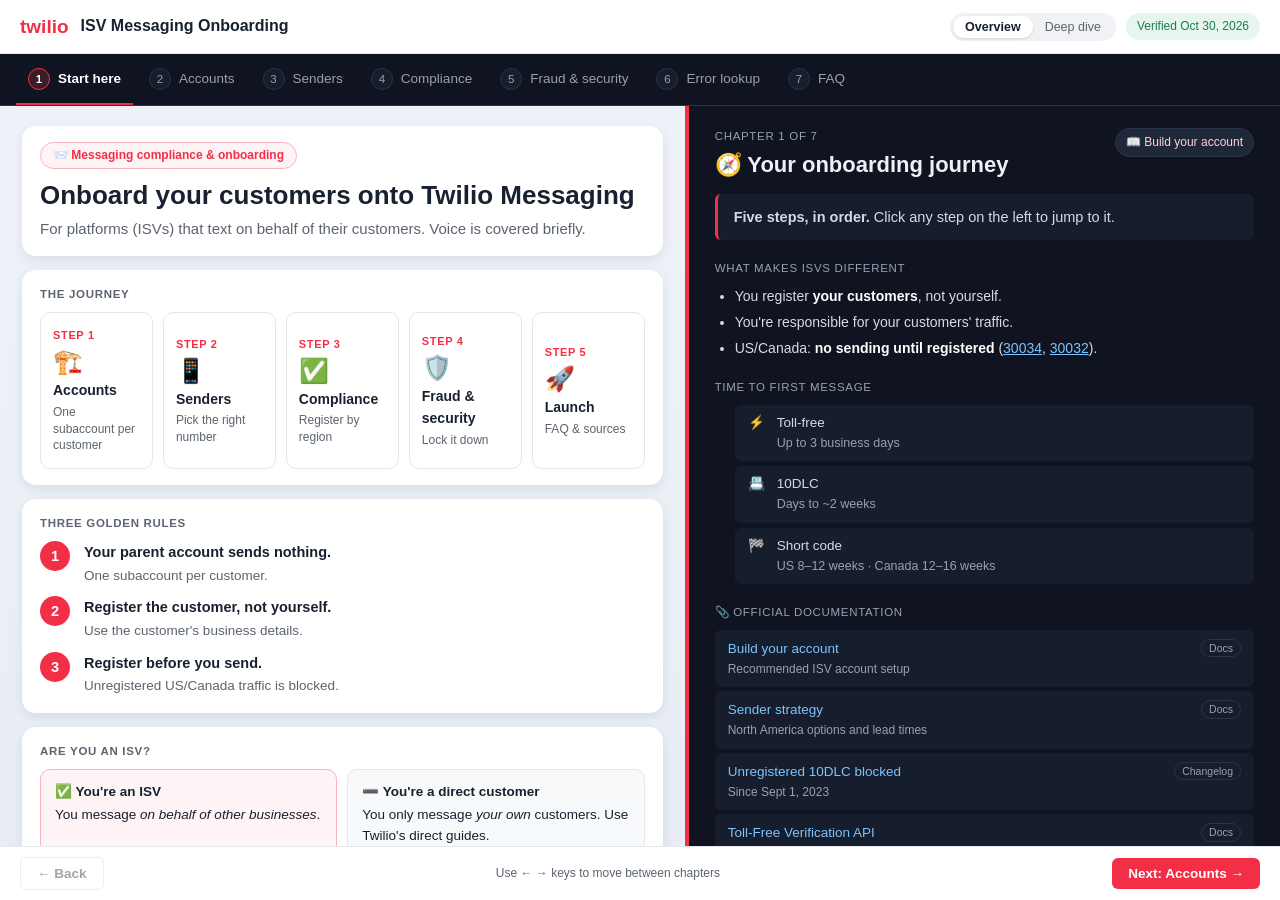
==== isv-messaging-onboarding.html @ c35475ff "Add ISV Messaging Onboarding Guide Static walkthrough of Twilio messaging compliance and onboarding " ====
<!doctype html>
<html lang="en">
<head>
  <meta charset="utf-8" />
  <meta name="viewport" content="width=device-width, initial-scale=1" />
  <title>ISV Messaging Onboarding Guide · Twilio</title>
  <meta name="description" content="Messaging compliance and onboarding for Twilio ISVs: account setup, sender types, registration, fraud prevention and error lookup." />
  <link rel="icon" href="data:image/svg+xml,%3Csvg xmlns='http://www.w3.org/2000/svg' viewBox='0 0 32 32'%3E%3Ccircle cx='16' cy='16' r='16' fill='%23f22f46'/%3E%3Ccircle cx='11' cy='11' r='3' fill='%23fff'/%3E%3Ccircle cx='21' cy='11' r='3' fill='%23fff'/%3E%3Ccircle cx='11' cy='21' r='3' fill='%23fff'/%3E%3Ccircle cx='21' cy='21' r='3' fill='%23fff'/%3E%3C/svg%3E" />
  <link rel="stylesheet" href="css/guide.css" />
</head>
<body>
  <header class="topbar">
    <div class="brand">
      <span class="brand-twilio">twilio</span>
      <span class="brand-product">ISV Messaging Onboarding</span>
      <span class="brand-tag" id="brand-tag" hidden></span>
    </div>
    <div class="topbar-right">
      <div class="seg seg-sm" id="depth" role="group" aria-label="Level of detail">
        <button data-depth="overview" class="active">Overview</button>
        <button data-depth="deep">Deep dive</button>
      </div>
      <span class="pill ok" title="Facts and links on this page were checked against Twilio's docs on this date">Verified Oct 30, 2026</span>
    </div>
  </header>

  <nav class="chapter-nav" id="chapter-nav" aria-label="Chapters"></nav>

  <main class="stage">
    <section class="left-pane" id="left" aria-live="polite"></section>
    <section class="right-pane" id="right"></section>
  </main>

  <footer class="pager">
    <button class="btn btn-ghost" id="prev">← Back</button>
    <span class="pager-hint">Use ← → keys to move between chapters</span>
    <button class="btn btn-primary" id="next">Next →</button>
  </footer>

  <div id="toast" class="toast"></div>

  <script src="js/content.js"></script>
  <script src="js/app.js"></script>
</body>
</html>
---- css/guide.css ----
/* Theme tokens shared with the NurseShiftRelay ConversationRelay Lab */
:root {
  --twilio-red: #f22f46;
  --twilio-red-dark: #cf1f34;
  --twilio-blue: #0263e0;
  --teal: #0f9d8a;

  --bg: #f4f6f9;
  --surface: #ffffff;
  --border: #e4e7eb;
  --border-strong: #cfd4da;
  --text: #17212f;
  --text-muted: #5b6470;

  --dark: #0f1420;
  --dark-2: #161d2c;
  --dark-3: #1f2838;
  --dark-border: #2a3447;
  --text-invert: #eef1f6;
  --text-invert-muted: #97a1b3;

  --green: #1a7f4b;   --green-bg: #e6f6ee;
  --yellow: #a86f00;  --yellow-bg: #fdf4dc;
  --red: #c53030;     --red-bg: #fdecec;
  --blue-bg: #e6f0ff;

  --radius-sm: 6px;
  --radius-md: 10px;
  --radius-lg: 14px;
  --shadow-md: 0 4px 12px rgba(0, 0, 0, 0.08);

  --font-ui: -apple-system, BlinkMacSystemFont, 'Segoe UI', 'Helvetica Neue', Arial, sans-serif;
  --font-mono: 'SF Mono', ui-monospace, Menlo, Consolas, monospace;

  --topbar-h: 54px;
  --nav-h: 52px;
  --pager-h: 54px;
}

* { box-sizing: border-box; }
html, body { margin: 0; height: 100%; }
body { font-family: var(--font-ui); color: var(--text); background: var(--bg); overflow: hidden; font-size: 14.5px; line-height: 1.55; }
code { font-family: var(--font-mono); font-size: 0.9em; }
button { font-family: inherit; }
a { color: var(--twilio-blue); }
[hidden] { display: none !important; }
body.overview .deep { display: none !important; }

/* ─── Topbar ─────────────────────────────────────────────── */
.topbar { display: flex; align-items: center; justify-content: space-between; gap: 12px; height: var(--topbar-h); padding: 0 20px; background: #fff; border-bottom: 1px solid var(--border); }
.brand { display: flex; align-items: center; gap: 12px; font-weight: 600; min-width: 0; }
.brand-twilio { color: var(--twilio-red); font-size: 19px; }
.brand-product { font-size: 16px; white-space: nowrap; }
.brand-tag { font-size: 12px; color: var(--text-muted); font-weight: 500; padding: 3px 10px; background: #f0f2f5; border-radius: 999px; white-space: nowrap; overflow: hidden; text-overflow: ellipsis; }
.topbar-right { display: flex; align-items: center; gap: 10px; }
.pill { font-size: 12px; padding: 3px 10px; border-radius: 999px; border: 1px solid var(--border); background: #fff; white-space: nowrap; }
.pill.ok { color: var(--green); background: var(--green-bg); border-color: transparent; }
.pill.warn { color: var(--yellow); background: var(--yellow-bg); border-color: transparent; }
.pill.bad { color: var(--red); background: var(--red-bg); border-color: transparent; }
.pill.info { color: var(--twilio-blue); background: var(--blue-bg); border-color: transparent; }

.seg { display: inline-flex; background: #f0f2f5; border-radius: 999px; padding: 3px; flex-wrap: wrap; }
.seg button { border: 0; background: transparent; padding: 6px 14px; border-radius: 999px; cursor: pointer; font-size: 13px; color: var(--text-muted); }
.seg button.active { background: #fff; color: var(--text); box-shadow: 0 1px 3px rgba(0,0,0,.12); font-weight: 600; }
.seg-sm button { padding: 4px 12px; font-size: 12.5px; }

/* ─── Chapter nav (lesson dots, grown up) ────────────────── */
.chapter-nav { display: flex; align-items: center; gap: 4px; height: var(--nav-h); padding: 0 16px; background: var(--dark); border-bottom: 1px solid var(--dark-border); overflow-x: auto; }
.chapter-nav button { display: flex; align-items: center; gap: 8px; border: 0; background: transparent; color: var(--text-invert-muted); padding: 8px 12px; font-size: 13.5px; cursor: pointer; border-bottom: 2px solid transparent; white-space: nowrap; height: 100%; }
.chapter-nav button:hover { color: #fff; }
.chapter-nav button .num { width: 22px; height: 22px; border-radius: 50%; border: 1px solid var(--dark-border); background: var(--dark-2); font-size: 11.5px; display: inline-flex; align-items: center; justify-content: center; }
.chapter-nav button.active { color: #fff; border-bottom-color: var(--twilio-red); font-weight: 600; }
.chapter-nav button.active .num { border-color: var(--twilio-red); background: #3a1d24; }
.chapter-nav button.seen:not(.active) .num { background: #12372a; color: #6ee7b7; border-color: #1f6b4f; }

/* ─── Stage ──────────────────────────────────────────────── */
.stage { display: grid; grid-template-columns: minmax(0, 1.15fr) minmax(0, 1fr); height: calc(100vh - var(--topbar-h) - var(--nav-h) - var(--pager-h)); }
.left-pane { display: flex; flex-direction: column; gap: 14px; padding: 20px 22px; overflow-y: auto; background: linear-gradient(180deg, #eef2f8 0%, #e8edf5 100%); }
.right-pane { overflow-y: auto; padding: 22px 26px 30px; background: var(--dark); color: var(--text-invert); border-left: 4px solid var(--twilio-red); }
.right-pane a { color: #7cc4ff; }
.right-pane code { color: #ffb4be; }

.pager { display: flex; align-items: center; justify-content: space-between; height: var(--pager-h); padding: 0 20px; background: #fff; border-top: 1px solid var(--border); }
.pager-hint { font-size: 12px; color: var(--text-muted); }

.card { background: var(--surface); border-radius: var(--radius-lg); box-shadow: var(--shadow-md); padding: 16px 18px; }
.card h3 { margin: 0 0 8px; font-size: 15px; }
.guide-link { display: inline-block; margin: -2px 0 12px; font-size: 12.5px; font-weight: 600; color: var(--twilio-red); text-decoration: none; background: #fff4f5; border: 1px solid #f9b4bd; border-radius: 999px; padding: 3px 12px; }
.guide-link:hover { background: #fde0e4; }
.card-label { font-size: 11.5px; text-transform: uppercase; letter-spacing: .06em; color: var(--text-muted); margin: 0 0 8px; font-weight: 600; }
.scope-pill { display: inline-block; font-size: 12px; font-weight: 600; color: var(--twilio-red); background: #fff4f5; border: 1px solid #f9b4bd; border-radius: 999px; padding: 3px 12px; margin-bottom: 10px; }
.hero h1 { margin: 0 0 6px; font-size: 26px; line-height: 1.25; }
.hero p { margin: 0; color: var(--text-muted); font-size: 15px; }

.btn { border: 0; border-radius: var(--radius-sm); padding: 8px 16px; font-size: 13.5px; font-weight: 600; cursor: pointer; }
.btn:disabled { opacity: .4; cursor: not-allowed; }
.btn-primary { background: var(--twilio-red); color: #fff; }
.btn-primary:hover:not(:disabled) { background: var(--twilio-red-dark); }
.btn-ghost { background: transparent; border: 1px solid var(--border-strong); color: var(--text); }
.btn-ghost:hover:not(:disabled) { background: #f0f2f5; }

/* ─── Right pane: teaching ───────────────────────────────── */
.rp-header { display: flex; justify-content: space-between; align-items: flex-start; gap: 12px; margin-bottom: 12px; }
.rp-step { font-size: 11.5px; text-transform: uppercase; letter-spacing: .06em; color: var(--text-invert-muted); }
.rp-title { margin: 2px 0 0; font-size: 22px; }
.rp-concept { font-size: 12px; padding: 4px 10px; border-radius: 999px; background: var(--dark-3); border: 1px solid var(--dark-border); color: #ffd1d7 !important; text-decoration: none; white-space: nowrap; }
.rp-concept:hover { border-color: var(--twilio-red); }
.rp-teach { background: var(--dark-2); border-left: 3px solid var(--twilio-red); padding: 12px 16px; border-radius: var(--radius-sm); color: #d5dbe6; font-size: 14.5px; }
.rp-teach p { margin: 0 0 8px; }
.rp-teach p:last-child { margin: 0; }
.rp-section-label { margin: 20px 0 8px; font-size: 11.5px; text-transform: uppercase; letter-spacing: .06em; color: var(--text-invert-muted); display: flex; align-items: center; gap: 8px; }
.rp-body { color: #d5dbe6; font-size: 14px; }
.rp-body p { margin: 0 0 8px; }
.rp-body ul { margin: 4px 0 8px; padding-left: 20px; }
.rp-body li { margin-bottom: 4px; }
.rp-body b { color: #fff; }
.deep-tag { font-size: 10px; padding: 0 7px; border-radius: 999px; border: 1px solid #92400e; color: #fcd34d; text-transform: none; letter-spacing: 0; }
.verify { display: inline-block; font-size: 11px; padding: 0 7px; border-radius: 999px; background: #3a2c0b; color: #fde68a; margin-left: 4px; white-space: nowrap; }

.tasks { list-style: none; margin: 0; padding: 0; }
.tasks li { display: flex; gap: 10px; align-items: flex-start; padding: 8px 12px; border-radius: var(--radius-sm); background: var(--dark-2); margin-bottom: 5px; font-size: 13.5px; }
.tasks li .ico { flex-shrink: 0; width: 20px; text-align: center; }
.tasks li .how { display: block; font-size: 12.5px; color: var(--text-invert-muted); }

pre.code { margin: 0; background: #0b0f17; border: 1px solid var(--dark-border); border-radius: var(--radius-md); padding: 12px 14px; font-family: var(--font-mono); font-size: 12px; line-height: 1.6; color: #d5dbe6; overflow-x: auto; }
pre.code .c { color: #6b7a90; }
pre.code .s { color: #a3e635; }
pre.code .k { color: #c084fc; }

.tbl { width: 100%; border-collapse: collapse; font-size: 13px; }
.tbl th { text-align: left; color: var(--text-invert-muted); font-weight: 500; padding: 6px 8px; border-bottom: 1px solid var(--dark-border); }
.tbl td { padding: 7px 8px; border-bottom: 1px solid var(--dark-border); vertical-align: top; }
.st { font-size: 11px; padding: 1px 8px; border-radius: 999px; background: var(--dark-3); white-space: nowrap; }
.st.ga { color: #6ee7b7; } .st.beta { color: #fde68a; } .st.pilot { color: #fecdd3; }

.sources { list-style: none; margin: 0; padding: 0; }
.sources li { margin-bottom: 4px; }
.sources a { display: block; padding: 8px 12px; border-radius: var(--radius-sm); background: var(--dark-2); border: 1px solid transparent; text-decoration: none; font-size: 13.5px; }
.sources a:hover { border-color: var(--dark-border); background: var(--dark-3); }
.sources a.key { border-color: var(--twilio-red); background: #2a1820; font-weight: 600; }
.sources a .d { display: block; color: var(--text-invert-muted); font-size: 12px; }
.sources a .kind { float: right; font-size: 10.5px; color: var(--text-invert-muted); border: 1px solid var(--dark-border); border-radius: 999px; padding: 0 7px; margin-left: 8px; }

/* ─── Chapter 1: journey ─────────────────────────────────── */
.journey { display: grid; grid-template-columns: repeat(5, 1fr); gap: 10px; }
.j-step { position: relative; background: var(--surface); border: 1px solid var(--border); border-radius: var(--radius-md); padding: 14px 12px; cursor: pointer; text-align: left; font: inherit; color: inherit; transition: transform .15s, box-shadow .15s, border-color .15s; }
.j-step:hover { transform: translateY(-2px); box-shadow: var(--shadow-md); border-color: #f9b4bd; }
.j-step .j-num { font-size: 11px; font-weight: 700; color: var(--twilio-red); letter-spacing: .06em; }
.j-step .j-icon { font-size: 24px; line-height: 1; margin: 6px 0; }
.j-step .j-name { font-weight: 600; font-size: 14px; }
.j-step .j-sub { color: var(--text-muted); font-size: 12px; line-height: 1.4; margin-top: 2px; }
.rules { display: grid; gap: 10px; }
.rule { display: flex; gap: 14px; align-items: flex-start; }
.rule .r-num { flex-shrink: 0; width: 30px; height: 30px; border-radius: 50%; background: var(--twilio-red); color: #fff; font-weight: 700; display: flex; align-items: center; justify-content: center; }
.rule b { display: block; }
.rule span { color: var(--text-muted); font-size: 13.5px; }
.who { display: grid; grid-template-columns: 1fr 1fr; gap: 10px; }
.who > div { border-radius: var(--radius-md); padding: 12px 14px; border: 1px solid var(--border); background: #f8f9fb; font-size: 13.5px; }
.who > div.yes { background: #fff4f5; border-color: #f9b4bd; }
.who b { display: block; margin-bottom: 2px; }

/* ─── Chapter 2: architecture diagram ────────────────────── */
.arch { display: flex; flex-direction: column; align-items: center; gap: 0; }
.node { border-radius: var(--radius-md); border: 1px solid var(--border); background: #f3f5f8; padding: 10px 12px; font-size: 12.5px; text-align: left; cursor: pointer; font: inherit; color: inherit; transition: box-shadow .15s, border-color .15s; width: 100%; }
.node:hover, .node.sel { box-shadow: 0 0 0 2px #fde0e4; border-color: var(--twilio-red); }
.node .n-title { font-weight: 600; font-size: 13.5px; display: flex; align-items: center; gap: 6px; }
.node .n-sub { color: var(--text-muted); font-size: 12px; }
.node.parent { border-color: #f9b4bd; background: #fff4f5; max-width: 460px; text-align: center; }
.node.parent .n-title { justify-content: center; }
.node.env { background: #f8f9fb; border-style: dashed; }
.node.cust { border-color: #b7cff5; background: #f2f7ff; }
.node.bad { border-color: #f5b5b5; background: var(--red-bg); }
.connector { width: 2px; height: 18px; background: var(--border-strong); }
.bus { position: relative; width: 100%; height: 18px; }
.bus::before { content: ''; position: absolute; left: 12%; right: 12%; top: 0; height: 2px; background: var(--border-strong); }
.subs { display: grid; grid-template-columns: 0.8fr 1fr 1fr 1fr; gap: 10px; width: 100%; }
.subs .col { display: flex; flex-direction: column; gap: 6px; }
.chip-list { display: flex; flex-direction: column; gap: 4px; margin-top: 8px; }
.chip { display: flex; align-items: center; gap: 6px; font-size: 11.5px; background: #fff; border: 1px solid var(--border); border-radius: var(--radius-sm); padding: 3px 8px; }
.chip.sel { border-color: var(--twilio-red); background: #fff4f5; }
.chip.bad { border-color: #f5b5b5; color: var(--red); }
.legend { display: flex; gap: 14px; flex-wrap: wrap; font-size: 12px; color: var(--text-muted); }
.legend span::before { content: ''; display: inline-block; width: 10px; height: 10px; border-radius: 3px; margin-right: 5px; vertical-align: -1px; border: 1px solid; }
.legend .l-parent::before { background: #fff4f5; border-color: #f9b4bd; }
.legend .l-cust::before { background: #f2f7ff; border-color: #b7cff5; }
.legend .l-note::before { display: none; }
.legend .l-env::before { background: #f8f9fb; border-color: var(--border-strong); border-style: dashed; }
.callout { border-radius: var(--radius-md); padding: 10px 14px; font-size: 13.5px; }
.callout.bad { background: var(--red-bg); color: #7f1d1d; }
.callout.good { background: var(--green-bg); color: #14532d; }
.callout.warn { background: var(--yellow-bg); color: #713f12; }

/* ─── Chapter 3: sender picker ───────────────────────────── */
.picker { display: grid; gap: 12px; }
.q { display: grid; grid-template-columns: 190px 1fr; gap: 10px; align-items: center; }
.q .q-label { font-size: 13px; font-weight: 600; }
.q .q-label small { display: block; font-weight: 400; color: var(--text-muted); font-size: 12px; }
.rec { display: flex; gap: 14px; align-items: center; padding: 14px 16px; border-radius: var(--radius-md); background: #fff4f5; border: 1px solid #f9b4bd; }
.rec .rec-icon { font-size: 30px; }
.rec .rec-label { font-size: 11px; text-transform: uppercase; letter-spacing: .06em; color: var(--twilio-red); font-weight: 700; }
.rec .rec-name { font-size: 18px; font-weight: 700; }
.rec .rec-why { font-size: 13px; color: var(--text-muted); }
.rec .rec-alt { font-size: 12.5px; margin-top: 2px; }
.senders { display: grid; grid-template-columns: repeat(auto-fill, minmax(200px, 1fr)); gap: 10px; }
.sender { text-align: left; font: inherit; color: inherit; cursor: pointer; background: var(--surface); border: 1px solid var(--border); border-radius: var(--radius-md); padding: 12px; transition: box-shadow .15s, border-color .15s, opacity .15s; }
.sender:hover { box-shadow: var(--shadow-md); }
.sender.sel { border-color: var(--twilio-red); box-shadow: 0 0 0 2px #fde0e4; }
.sender.dim { opacity: .45; }
.sender.rec-primary { border-color: var(--twilio-red); }
.sender .s-head { display: flex; align-items: center; gap: 8px; font-weight: 600; font-size: 14px; }
.sender .s-region { font-size: 11px; color: var(--text-muted); }
.sender dl { margin: 8px 0 0; display: grid; grid-template-columns: auto 1fr; gap: 2px 8px; font-size: 12px; }
.sender dt { color: var(--text-muted); }
.sender dd { margin: 0; }
.caps { display: flex; gap: 4px; margin-top: 8px; flex-wrap: wrap; }
.cap { font-size: 10.5px; padding: 1px 7px; border-radius: 999px; background: #f0f2f5; color: var(--text-muted); }
.cap.on { background: var(--green-bg); color: var(--green); }
.cap.off { background: #f5f5f5; color: #9aa3af; text-decoration: line-through; }

/* ─── Chapter 4: compliance flow ─────────────────────────── */
.flow { display: flex; flex-direction: column; gap: 0; }
.f-step { display: grid; grid-template-columns: 34px 1fr; gap: 12px; position: relative; padding-bottom: 12px; }
.f-step:not(:last-child)::before { content: ''; position: absolute; left: 16px; top: 32px; bottom: 0; width: 2px; background: var(--border-strong); }
.f-dot { width: 34px; height: 34px; border-radius: 50%; background: #fff; border: 2px solid var(--border-strong); display: flex; align-items: center; justify-content: center; font-weight: 700; font-size: 13px; color: var(--text-muted); z-index: 1; }
.f-step.once .f-dot { border-color: var(--twilio-red); color: var(--twilio-red); background: #fff4f5; }
.f-step.per .f-dot { border-color: var(--twilio-blue); color: var(--twilio-blue); background: #f2f7ff; }
.f-body b { display: block; font-size: 14px; }
.f-body span { color: var(--text-muted); font-size: 13px; }
.f-body .who-tag { font-size: 10.5px; padding: 0 7px; border-radius: 999px; margin-left: 6px; vertical-align: 1px; font-weight: 600; }
.who-tag.once { background: #fff4f5; color: var(--twilio-red); }
.who-tag.per { background: #f2f7ff; color: var(--twilio-blue); }
.mini-tbl { width: 100%; border-collapse: collapse; font-size: 13px; }
.mini-tbl th { text-align: left; font-weight: 600; color: var(--text-muted); font-size: 12px; padding: 6px 8px; border-bottom: 1px solid var(--border); }
.mini-tbl td { padding: 7px 8px; border-bottom: 1px solid var(--border); vertical-align: top; }
.mini-tbl tr:last-child td { border-bottom: 0; }

/* ─── Chapter 5: security checklist ──────────────────────── */
.progress { height: 8px; border-radius: 999px; background: #e4e7eb; overflow: hidden; }
.progress > div { height: 100%; background: var(--teal); width: 0; transition: width .25s; }
.progress-row { display: flex; justify-content: space-between; align-items: center; font-size: 12.5px; color: var(--text-muted); margin-bottom: 6px; }
.checklist { list-style: none; margin: 0; padding: 0; display: grid; gap: 6px; }
.checklist li { display: grid; grid-template-columns: 26px 1fr auto; gap: 10px; align-items: start; padding: 10px 12px; background: var(--surface); border: 1px solid var(--border); border-radius: var(--radius-md); cursor: pointer; transition: border-color .15s; }
.checklist li:hover { border-color: var(--border-strong); }
.checklist .box { width: 22px; height: 22px; border-radius: 50%; border: 2px solid var(--border-strong); margin-top: 1px; }
.checklist li.done .box { background: var(--teal); border-color: var(--teal); }
.checklist li.done .box::after { content: '✓'; color: #fff; font-size: 12px; display: block; text-align: center; line-height: 18px; }
.checklist li.done .c-title { color: var(--text-muted); text-decoration: line-through; }
.checklist .c-title { font-weight: 600; font-size: 13.5px; }
.checklist .c-why { font-size: 12.5px; color: var(--text-muted); }
.tag { font-size: 10.5px; padding: 1px 8px; border-radius: 999px; background: #f0f2f5; color: var(--text-muted); white-space: nowrap; }
.tag.msg { background: #f2f7ff; color: var(--twilio-blue); }
.tag.voice { background: #fff4f5; color: var(--twilio-red); }
.tag.acct { background: #f3effd; color: #6d28d9; }

/* ─── Error lookup ───────────────────────────────────────── */
.err-search { width: 100%; font: inherit; font-size: 15px; padding: 10px 14px; border: 1px solid var(--border-strong); border-radius: var(--radius-md); background: #fff; color: var(--text); }
.err-search:focus { outline: none; border-color: var(--twilio-red); box-shadow: 0 0 0 3px #fde0e4; }
.err-filters { display: flex; flex-wrap: wrap; gap: 6px; margin-top: 12px; }
.fchip-l { border: 1px solid var(--border-strong); background: #fff; color: var(--text-muted); border-radius: 999px; padding: 4px 12px; font-size: 12.5px; cursor: pointer; }
.fchip-l.on { background: var(--twilio-red); border-color: var(--twilio-red); color: #fff; font-weight: 600; }
.err-top { display: flex; flex-wrap: wrap; align-items: center; gap: 5px; margin-top: 12px; font-size: 12px; color: var(--text-muted); }
.code-chip { font-family: var(--font-mono); font-size: 12px; border: 1px solid var(--border); background: #f3f5f8; border-radius: var(--radius-sm); padding: 2px 8px; cursor: pointer; color: var(--text); }
.code-chip:hover { border-color: var(--twilio-red); color: var(--twilio-red); }
.err-results { padding: 10px 10px 6px; }
.err-count { font-size: 12px; color: var(--text-muted); padding: 2px 8px 8px; }
.err-list { list-style: none; margin: 0; padding: 0; }
.err-list button { display: grid; grid-template-columns: 58px 1fr auto; gap: 10px; align-items: baseline; width: 100%; text-align: left; font: inherit; color: inherit; background: transparent; border: 0; border-radius: var(--radius-sm); padding: 7px 8px; cursor: pointer; }
.err-list button:hover { background: #f3f5f8; }
.err-list button.sel { background: #fff4f5; box-shadow: inset 3px 0 0 var(--twilio-red); }
.err-list .ec { font-family: var(--font-mono); font-weight: 700; color: var(--twilio-red); font-size: 13px; }
.err-list .em { font-size: 13.5px; }
.empty-note { padding: 18px; text-align: center; color: var(--text-muted); font-size: 13px; }
.err-head { display: flex; gap: 6px; align-items: center; flex-wrap: wrap; margin-bottom: 6px; }
.err-code { font-family: var(--font-mono); font-size: 22px; font-weight: 700; color: #ffb4be; margin-right: 6px; }
.err-title { font-size: 16px; font-weight: 600; color: #fff; margin-bottom: 8px; }
.err-sub { margin: 14px 0 4px; font-size: 11.5px; text-transform: uppercase; letter-spacing: .06em; color: var(--text-invert-muted); }
.err-link { display: inline-block; margin-top: 14px; }
.err-meta { margin-top: 8px; font-size: 11.5px; color: var(--text-invert-muted); }

/* ─── Chapter 6: FAQ ─────────────────────────────────────── */
.faq { display: grid; gap: 8px; }
.faq details { background: var(--surface); border: 1px solid var(--border); border-radius: var(--radius-md); padding: 0 16px; }
.faq details[open] { box-shadow: var(--shadow-md); border-color: #f9b4bd; }
.faq summary { cursor: pointer; padding: 12px 0; font-weight: 600; font-size: 14px; list-style: none; display: flex; justify-content: space-between; gap: 10px; }
.faq summary::-webkit-details-marker { display: none; }
.faq summary::after { content: '+'; color: var(--twilio-red); font-size: 18px; line-height: 1; }
.faq details[open] summary::after { content: '–'; }
.faq .a { padding: 0 0 14px; font-size: 13.5px; color: #334155; }
.faq .a p { margin: 0 0 6px; }
.faq .a a.go { font-size: 12.5px; }

.toast { position: fixed; bottom: 70px; left: 50%; transform: translateX(-50%) translateY(120px); background: var(--dark); color: #fff; padding: 9px 18px; border-radius: 999px; font-size: 13px; transition: transform .25s; z-index: 50; box-shadow: var(--shadow-md); }
.toast.show { transform: translateX(-50%) translateY(0); }

/* ─── Responsive: stack panes for self-serve on smaller screens ─ */
@media (max-width: 1100px) {
  .journey { grid-template-columns: repeat(3, 1fr); }
  .subs { grid-template-columns: 1fr 1fr; }
}
@media (max-width: 900px) {
  body { overflow: auto; }
  .stage { display: block; height: auto; }
  .left-pane, .right-pane { overflow: visible; }
  .right-pane { border-left: 0; border-top: 4px solid var(--twilio-red); }
  .pager { position: sticky; bottom: 0; }
  .pager-hint { display: none; }
  .chapter-nav button .lbl { display: none; }
  .chapter-nav button.active .lbl { display: inline; }
  .topbar .pill { display: none; }
  .q { grid-template-columns: 1fr; }
  .who { grid-template-columns: 1fr; }
  .rp-header { flex-wrap: wrap; }
  .senders { grid-template-columns: 1fr 1fr; }
  .tbl, .mini-tbl { display: block; overflow-x: auto; }
}
@media (max-width: 560px) {
  body { overflow-x: hidden; font-size: 14px; }
  .topbar, .left-pane, .right-pane { padding-left: 14px; padding-right: 14px; }
  .journey, .senders { grid-template-columns: 1fr 1fr; }
  .seg { display: flex; }
  .seg button { flex: 1 1 auto; padding: 6px 10px; }
  .hero h1 { font-size: 21px; }
  .subs { grid-template-columns: 1fr; }
  .brand-product { display: none; }
  .err-list .tag { display: none; }
  .err-list button { grid-template-columns: 52px 1fr; }
}

@media print {
  body { overflow: visible; }
  .chapter-nav, .pager, .topbar-right { display: none; }
  .stage { display: block; height: auto; }
  .left-pane, .right-pane { overflow: visible; }
}
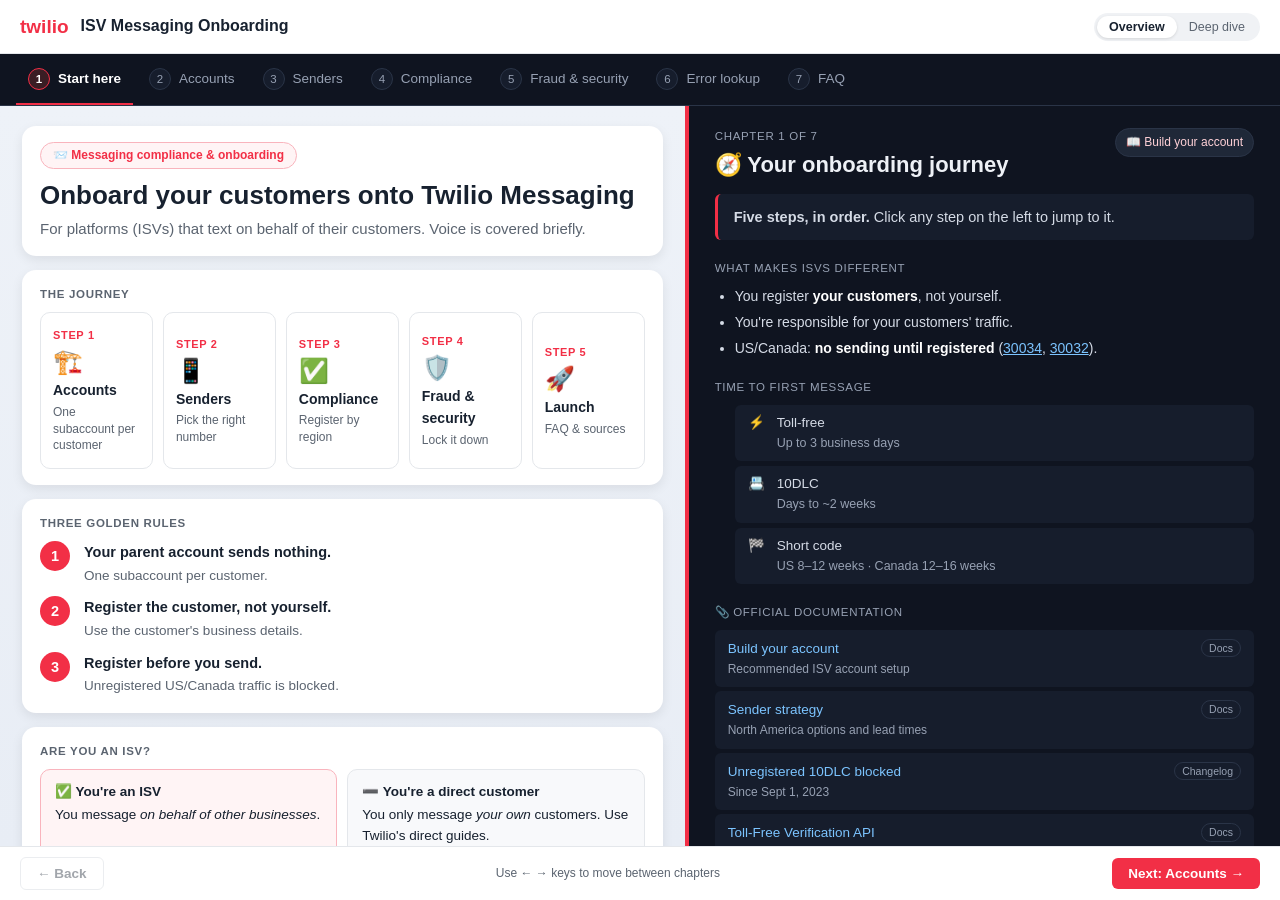
==== commit 16e825b4: "Restructure compliance flows, add country guideline search, simplify page - Accounts: Secondary Cust" ====
--- a/isv-messaging-onboarding.html
+++ b/isv-messaging-onboarding.html
@@ -20,7 +20,6 @@
         <button data-depth="overview" class="active">Overview</button>
         <button data-depth="deep">Deep dive</button>
       </div>
-      <span class="pill ok" title="Facts and links on this page were checked against Twilio's docs on this date">Verified Oct 30, 2026</span>
     </div>
   </header>
 
--- a/css/guide.css
+++ b/css/guide.css
@@ -179,12 +179,13 @@
 .chip { display: flex; align-items: center; gap: 6px; font-size: 11.5px; background: #fff; border: 1px solid var(--border); border-radius: var(--radius-sm); padding: 3px 8px; }
 .chip.sel { border-color: var(--twilio-red); background: #fff4f5; }
 .chip.bad { border-color: #f5b5b5; color: var(--red); }
-.legend { display: flex; gap: 14px; flex-wrap: wrap; font-size: 12px; color: var(--text-muted); }
+.legend { margin-top: 18px; display: flex; gap: 14px; flex-wrap: wrap; font-size: 12px; color: var(--text-muted); }
 .legend span::before { content: ''; display: inline-block; width: 10px; height: 10px; border-radius: 3px; margin-right: 5px; vertical-align: -1px; border: 1px solid; }
 .legend .l-parent::before { background: #fff4f5; border-color: #f9b4bd; }
 .legend .l-cust::before { background: #f2f7ff; border-color: #b7cff5; }
 .legend .l-note::before { display: none; }
 .legend .l-env::before { background: #f8f9fb; border-color: var(--border-strong); border-style: dashed; }
+.arch + .callout { margin-top: 18px; }
 .callout { border-radius: var(--radius-md); padding: 10px 14px; font-size: 13.5px; }
 .callout.bad { background: var(--red-bg); color: #7f1d1d; }
 .callout.good { background: var(--green-bg); color: #14532d; }
@@ -206,8 +207,10 @@
 .sender:hover { box-shadow: var(--shadow-md); }
 .sender.sel { border-color: var(--twilio-red); box-shadow: 0 0 0 2px #fde0e4; }
 .sender.dim { opacity: .45; }
-.sender.rec-primary { border-color: var(--twilio-red); }
 .sender .s-head { display: flex; align-items: center; gap: 8px; font-weight: 600; font-size: 14px; }
+.rec-badge { margin-left: auto; font-size: 10px; font-weight: 700; text-transform: uppercase; letter-spacing: .04em; color: var(--twilio-red); background: #fff4f5; border: 1px solid #f9b4bd; border-radius: 999px; padding: 1px 7px; }
+.rec-more { margin-left: auto; align-self: center; font-size: 12px; padding: 5px 12px; }
+.rp-hint { color: var(--text-invert-muted); font-style: italic; }
 .sender .s-region { font-size: 11px; color: var(--text-muted); }
 .sender dl { margin: 8px 0 0; display: grid; grid-template-columns: auto 1fr; gap: 2px 8px; font-size: 12px; }
 .sender dt { color: var(--text-muted); }
@@ -219,8 +222,43 @@
 
 /* ─── Chapter 4: compliance flow ─────────────────────────── */
 .flow { display: flex; flex-direction: column; gap: 0; }
-.f-step { display: grid; grid-template-columns: 34px 1fr; gap: 12px; position: relative; padding-bottom: 12px; }
-.f-step:not(:last-child)::before { content: ''; position: absolute; left: 16px; top: 32px; bottom: 0; width: 2px; background: var(--border-strong); }
+.f-step { display: grid; grid-template-columns: 34px 1fr; gap: 12px; position: relative; padding: 6px 8px 12px; margin: 0 -8px; width: calc(100% + 16px); text-align: left; font: inherit; color: inherit; background: transparent; border: 0; border-radius: var(--radius-md); cursor: pointer; }
+.f-step:hover { background: #f6f8fb; }
+.f-step.sel { background: #fff4f5; box-shadow: inset 3px 0 0 var(--twilio-red); }
+.group-label { display: flex; align-items: center; gap: 8px; font-size: 12px; font-weight: 700; text-transform: uppercase; letter-spacing: .06em; color: var(--text-muted); margin: 4px 2px -4px; }
+.group-label span { width: 20px; height: 20px; border-radius: 50%; background: var(--dark); color: #fff; font-size: 11px; display: inline-flex; align-items: center; justify-content: center; }
+.country-head { display: flex; justify-content: space-between; align-items: flex-start; gap: 14px; flex-wrap: wrap; margin-bottom: 14px; }
+.country-why { margin: 0; font-size: 13.5px; color: #334155; max-width: 400px; }
+.combo { position: relative; width: 260px; max-width: 100%; }
+.combo input { width: 100%; font: inherit; font-size: 14px; padding: 8px 30px 8px 36px; border: 1px solid var(--border-strong); border-radius: var(--radius-sm); background: #fff; color: var(--text); }
+.combo input:focus { outline: none; border-color: var(--twilio-red); box-shadow: 0 0 0 3px #fde0e4; }
+.combo-flag { position: absolute; left: 11px; top: 50%; transform: translateY(-50%); font-size: 16px; pointer-events: none; }
+.combo-caret { position: absolute; right: 11px; top: 50%; transform: translateY(-50%); color: var(--text-muted); pointer-events: none; }
+.combo ul { position: absolute; z-index: 20; left: 0; right: 0; top: calc(100% + 4px); max-height: 280px; overflow-y: auto; margin: 0; padding: 4px; list-style: none; background: #fff; border: 1px solid var(--border-strong); border-radius: var(--radius-md); box-shadow: var(--shadow-md); }
+.combo li { display: flex; align-items: center; gap: 6px; padding: 7px 10px; border-radius: var(--radius-sm); font-size: 13.5px; cursor: pointer; }
+.combo li.active { background: #fff4f5; color: var(--twilio-red-dark); }
+.combo li[aria-selected="true"] { font-weight: 600; }
+.combo li.none { color: var(--text-muted); cursor: default; }
+
+.country-grid { display: grid; grid-template-columns: 1fr 1fr; gap: 12px; align-items: start; }
+.g-col { border: 1px solid var(--border); border-radius: var(--radius-md); background: #f8f9fb; overflow: hidden; }
+.g-col header { display: flex; justify-content: space-between; align-items: center; gap: 8px; padding: 10px 12px; background: #fff; border-bottom: 1px solid var(--border); }
+.g-col h4 { margin: 0; font-size: 14px; }
+.g-col header span { font-size: 11.5px; color: var(--text-muted); }
+.g-link { flex-shrink: 0; font-size: 12px; font-weight: 600; color: var(--twilio-red); text-decoration: none; border: 1px solid #f9b4bd; background: #fff4f5; border-radius: 999px; padding: 3px 10px; }
+.g-link:hover { background: #fde0e4; }
+.read-body { padding: 10px 12px 12px; }
+.read-label { font-size: 11px; font-weight: 700; text-transform: uppercase; letter-spacing: .06em; color: var(--text-muted); margin-bottom: 6px; }
+.read-list { margin: 0; padding: 0; list-style: none; counter-reset: r; }
+.read-list li { counter-increment: r; display: grid; grid-template-columns: 22px 1fr; column-gap: 8px; padding: 7px 0; font-size: 12.5px; }
+.read-list li + li { border-top: 1px solid var(--border); }
+.read-list li::before { content: counter(r); grid-row: span 2; width: 20px; height: 20px; border-radius: 50%; background: #fff; border: 1px solid var(--border-strong); font-size: 11px; font-weight: 700; color: var(--text-muted); display: flex; align-items: center; justify-content: center; }
+.read-list b { font-size: 13px; }
+.read-list span { color: var(--text-muted); }
+.g-col .muted { padding: 10px 12px; margin: 0; }
+.g-meta { margin-top: 10px; font-size: 11.5px; color: var(--text-muted); }
+.muted { color: var(--text-muted); font-size: 13px; }
+.f-step:not(:last-child)::before { content: ''; position: absolute; left: 24px; top: 40px; bottom: -6px; width: 2px; background: var(--border-strong); }
 .f-dot { width: 34px; height: 34px; border-radius: 50%; background: #fff; border: 2px solid var(--border-strong); display: flex; align-items: center; justify-content: center; font-weight: 700; font-size: 13px; color: var(--text-muted); z-index: 1; }
 .f-step.once .f-dot { border-color: var(--twilio-red); color: var(--twilio-red); background: #fff4f5; }
 .f-step.per .f-dot { border-color: var(--twilio-blue); color: var(--twilio-blue); background: #f2f7ff; }
@@ -233,6 +271,7 @@
 .mini-tbl th { text-align: left; font-weight: 600; color: var(--text-muted); font-size: 12px; padding: 6px 8px; border-bottom: 1px solid var(--border); }
 .mini-tbl td { padding: 7px 8px; border-bottom: 1px solid var(--border); vertical-align: top; }
 .mini-tbl tr:last-child td { border-bottom: 0; }
+.tbl-foot { margin: 10px 8px 0; font-size: 12.5px; color: var(--text-muted); }
 
 /* ─── Chapter 5: security checklist ──────────────────────── */
 .progress { height: 8px; border-radius: 999px; background: #e4e7eb; overflow: hidden; }
@@ -309,6 +348,8 @@
   .topbar .pill { display: none; }
   .q { grid-template-columns: 1fr; }
   .who { grid-template-columns: 1fr; }
+  .country-grid { grid-template-columns: 1fr; }
+  .combo { width: 100%; }
   .rp-header { flex-wrap: wrap; }
   .senders { grid-template-columns: 1fr 1fr; }
   .tbl, .mini-tbl { display: block; overflow-x: auto; }
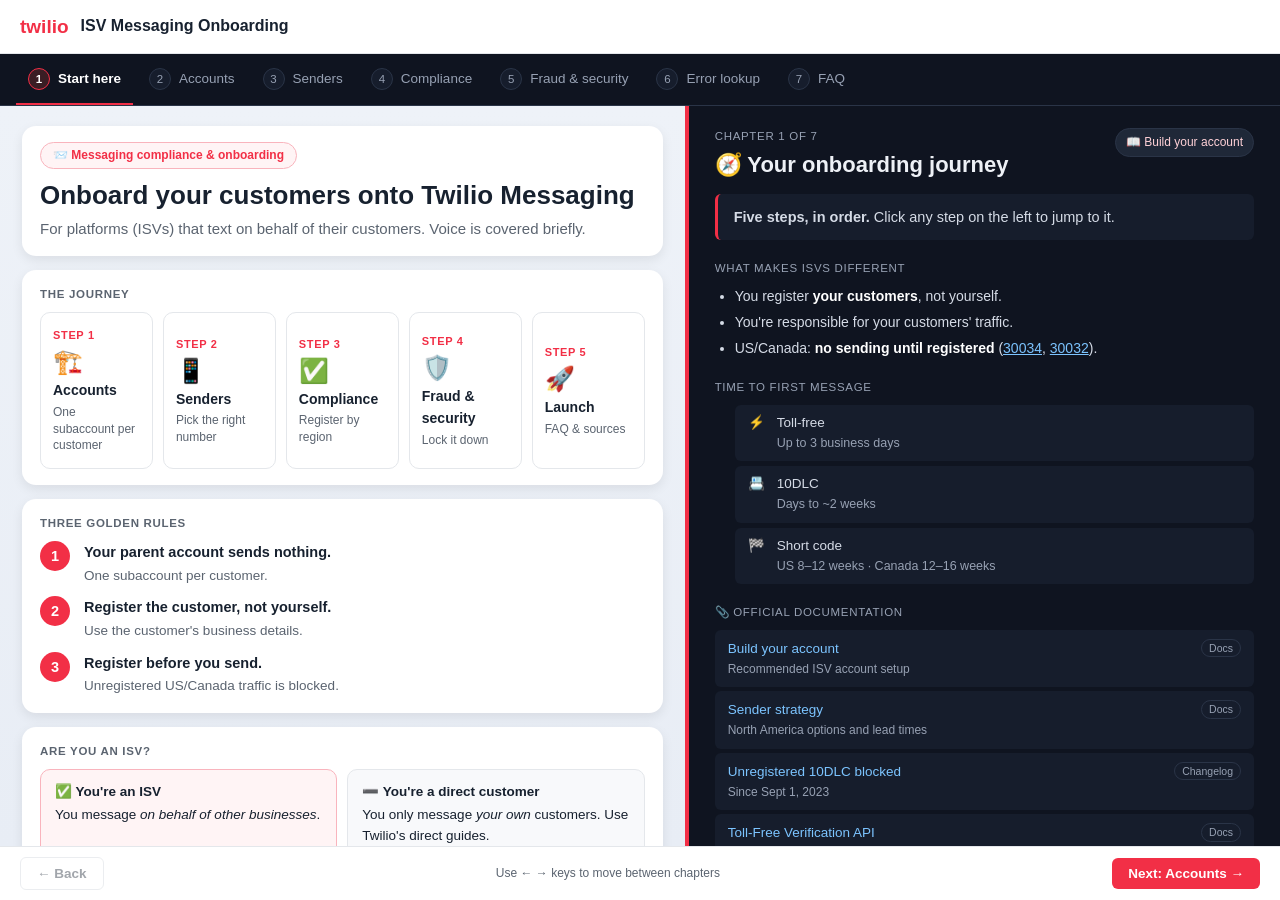
==== commit f7d4647e: "Make the guide overview-only Remove the Overview / Deep dive toggle and the deep-dive-only sections " ====
--- a/isv-messaging-onboarding.html
+++ b/isv-messaging-onboarding.html
@@ -15,12 +15,6 @@
       <span class="brand-product">ISV Messaging Onboarding</span>
       <span class="brand-tag" id="brand-tag" hidden></span>
     </div>
-    <div class="topbar-right">
-      <div class="seg seg-sm" id="depth" role="group" aria-label="Level of detail">
-        <button data-depth="overview" class="active">Overview</button>
-        <button data-depth="deep">Deep dive</button>
-      </div>
-    </div>
   </header>
 
   <nav class="chapter-nav" id="chapter-nav" aria-label="Chapters"></nav>
@@ -36,7 +30,6 @@
     <button class="btn btn-primary" id="next">Next →</button>
   </footer>
 
-  <div id="toast" class="toast"></div>
 
   <script src="js/content.js"></script>
   <script src="js/app.js"></script>
--- a/css/guide.css
+++ b/css/guide.css
@@ -44,7 +44,6 @@
 button { font-family: inherit; }
 a { color: var(--twilio-blue); }
 [hidden] { display: none !important; }
-body.overview .deep { display: none !important; }
 
 /* ─── Topbar ─────────────────────────────────────────────── */
 .topbar { display: flex; align-items: center; justify-content: space-between; gap: 12px; height: var(--topbar-h); padding: 0 20px; background: #fff; border-bottom: 1px solid var(--border); }
@@ -52,7 +51,6 @@
 .brand-twilio { color: var(--twilio-red); font-size: 19px; }
 .brand-product { font-size: 16px; white-space: nowrap; }
 .brand-tag { font-size: 12px; color: var(--text-muted); font-weight: 500; padding: 3px 10px; background: #f0f2f5; border-radius: 999px; white-space: nowrap; overflow: hidden; text-overflow: ellipsis; }
-.topbar-right { display: flex; align-items: center; gap: 10px; }
 .pill { font-size: 12px; padding: 3px 10px; border-radius: 999px; border: 1px solid var(--border); background: #fff; white-space: nowrap; }
 .pill.ok { color: var(--green); background: var(--green-bg); border-color: transparent; }
 .pill.warn { color: var(--yellow); background: var(--yellow-bg); border-color: transparent; }
@@ -62,7 +60,6 @@
 .seg { display: inline-flex; background: #f0f2f5; border-radius: 999px; padding: 3px; flex-wrap: wrap; }
 .seg button { border: 0; background: transparent; padding: 6px 14px; border-radius: 999px; cursor: pointer; font-size: 13px; color: var(--text-muted); }
 .seg button.active { background: #fff; color: var(--text); box-shadow: 0 1px 3px rgba(0,0,0,.12); font-weight: 600; }
-.seg-sm button { padding: 4px 12px; font-size: 12.5px; }
 
 /* ─── Chapter nav (lesson dots, grown up) ────────────────── */
 .chapter-nav { display: flex; align-items: center; gap: 4px; height: var(--nav-h); padding: 0 16px; background: var(--dark); border-bottom: 1px solid var(--dark-border); overflow-x: auto; }
@@ -114,7 +111,6 @@
 .rp-body ul { margin: 4px 0 8px; padding-left: 20px; }
 .rp-body li { margin-bottom: 4px; }
 .rp-body b { color: #fff; }
-.deep-tag { font-size: 10px; padding: 0 7px; border-radius: 999px; border: 1px solid #92400e; color: #fcd34d; text-transform: none; letter-spacing: 0; }
 .verify { display: inline-block; font-size: 11px; padding: 0 7px; border-radius: 999px; background: #3a2c0b; color: #fde68a; margin-left: 4px; white-space: nowrap; }
 
 .tasks { list-style: none; margin: 0; padding: 0; }
@@ -328,8 +324,6 @@
 .faq .a p { margin: 0 0 6px; }
 .faq .a a.go { font-size: 12.5px; }
 
-.toast { position: fixed; bottom: 70px; left: 50%; transform: translateX(-50%) translateY(120px); background: var(--dark); color: #fff; padding: 9px 18px; border-radius: 999px; font-size: 13px; transition: transform .25s; z-index: 50; box-shadow: var(--shadow-md); }
-.toast.show { transform: translateX(-50%) translateY(0); }
 
 /* ─── Responsive: stack panes for self-serve on smaller screens ─ */
 @media (max-width: 1100px) {
@@ -369,7 +363,7 @@
 
 @media print {
   body { overflow: visible; }
-  .chapter-nav, .pager, .topbar-right { display: none; }
+  .chapter-nav, .pager { display: none; }
   .stage { display: block; height: auto; }
   .left-pane, .right-pane { overflow: visible; }
 }
